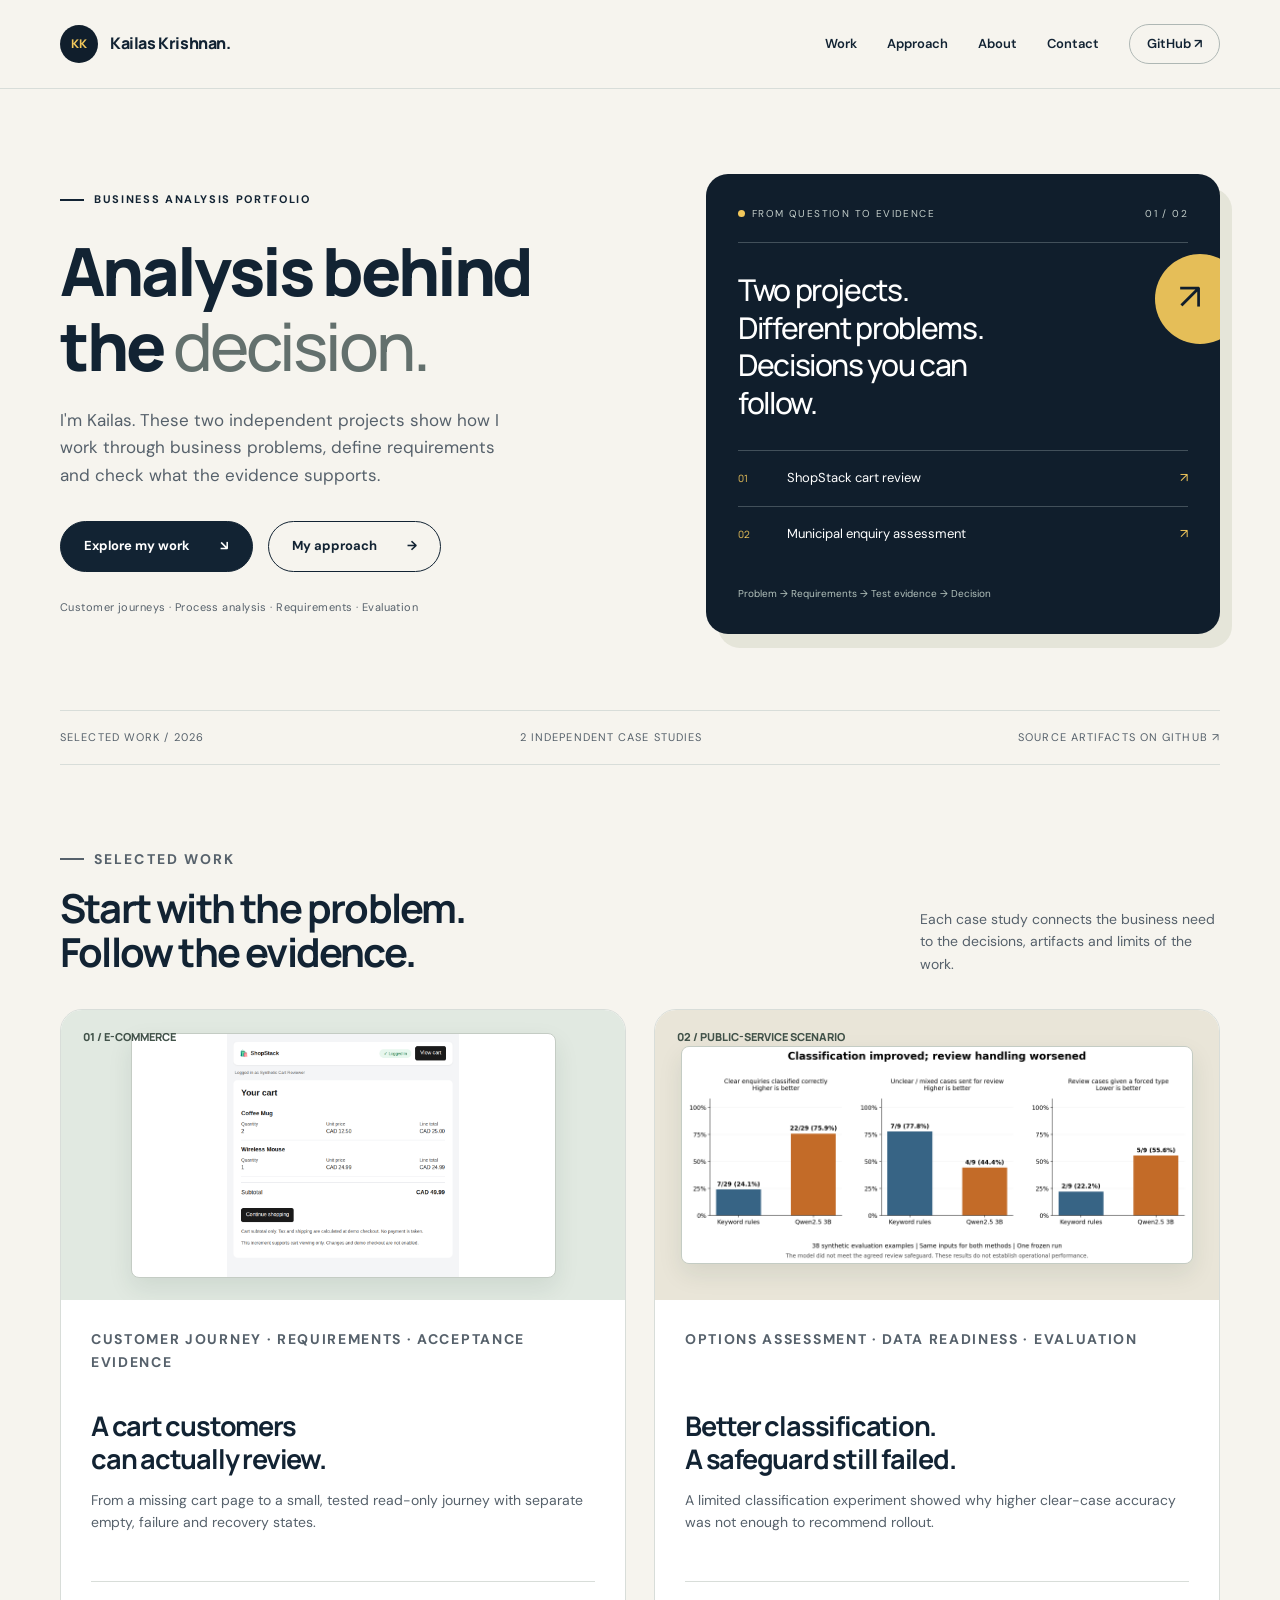
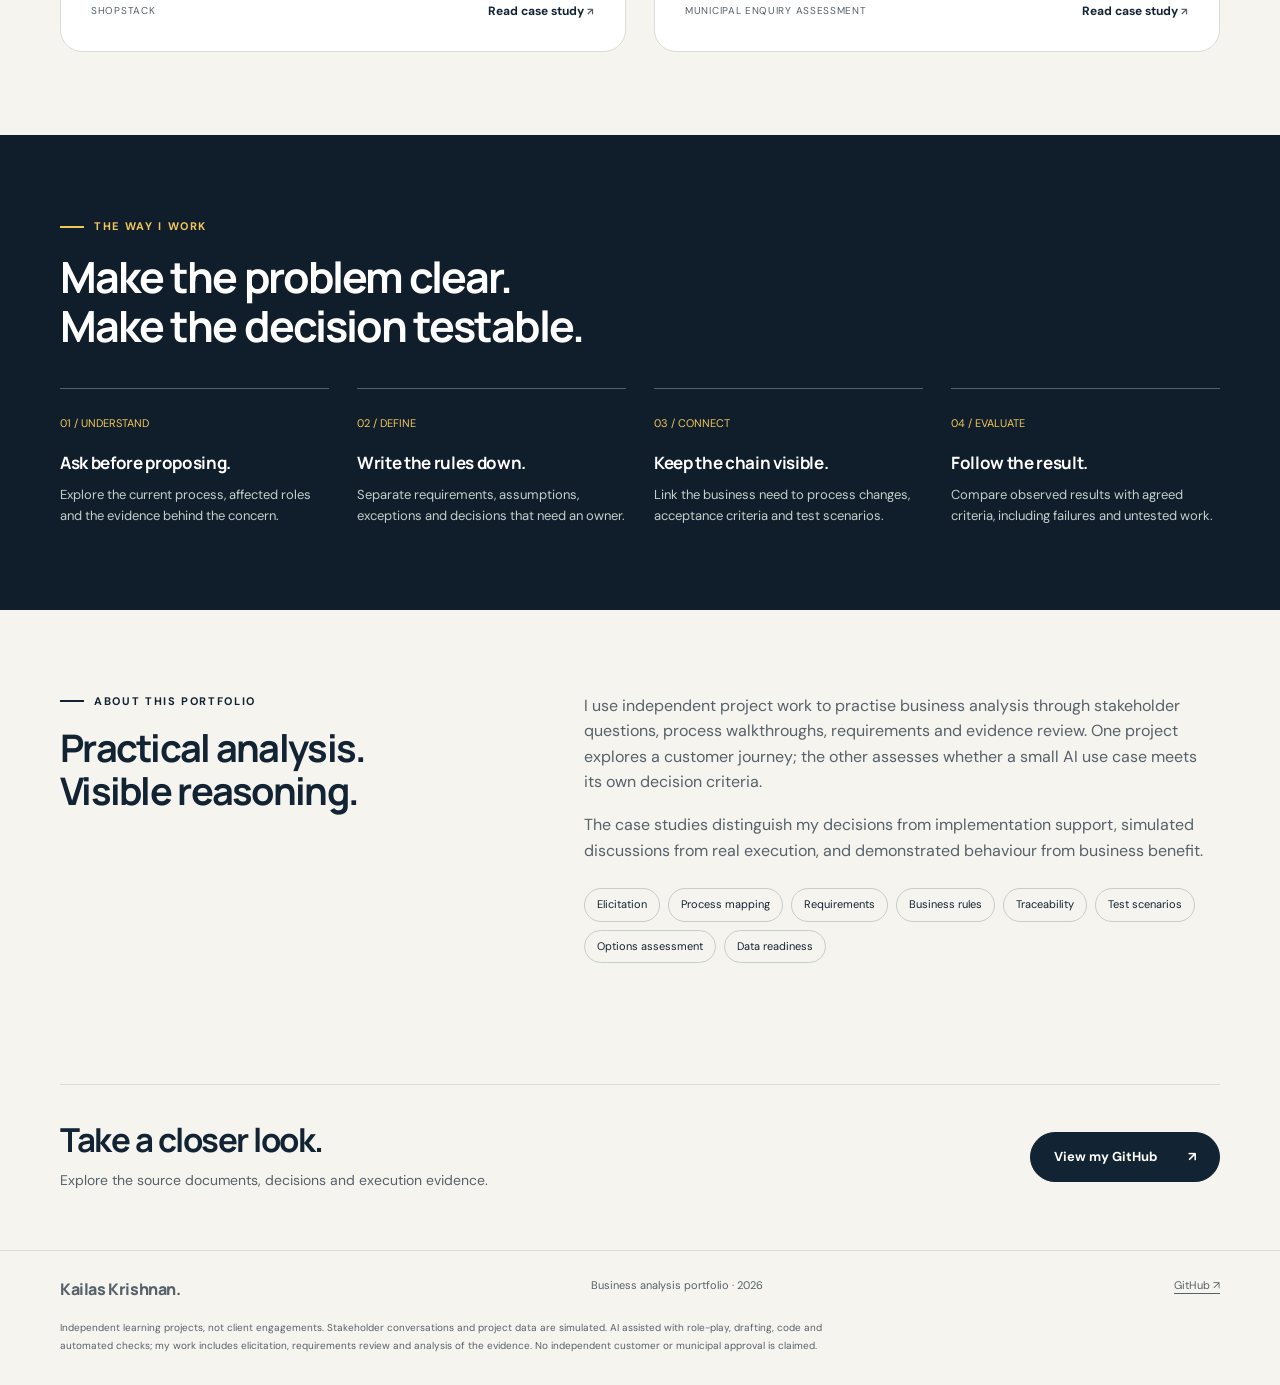
==== index.html @ 55eab87f "Publish combined business analysis portfolio and two case studies" ====
<!doctype html>
<html lang="en"><head><meta charset="utf-8"><meta name="viewport" content="width=device-width,initial-scale=1"><title>Business Analysis Portfolio | Kailas Krishnan</title><meta name="description" content="Business analysis case studies by Kailas Krishnan: ShopStack cart review and municipal enquiry AI assessment."><link rel="canonical" href="https://kkrishnan937.github.io/"><meta name="theme-color" content="#101e2c"><link rel="icon" href="assets/favicon.svg" type="image/svg+xml"><link rel="stylesheet" href="assets/style.css"><script src="assets/site.js" defer></script></head>
<body><a class="skip" href="#main">Skip to content</a><header class="site-header"><div class="wrap nav"><a class="brand" href="index.html" aria-label="Kailas Krishnan, home"><span class="brand-mark" aria-hidden="true">KK</span>Kailas Krishnan.</a><button class="menu-toggle" aria-expanded="false" aria-controls="primary-nav">Menu</button><nav class="nav-links" id="primary-nav" aria-label="Main navigation"><a href="#work">Work</a><a href="#approach">Approach</a><a href="#about">About</a><a href="#contact">Contact</a><a class="nav-gh" href="https://github.com/kkrishnan937">GitHub <span aria-hidden="true">↗</span></a></nav></div></header>
<main id="main"><div class="wrap"><section class="hero" aria-labelledby="hero-title"><div><p class="eyebrow">Business analysis portfolio</p><h1 id="hero-title">Analysis behind<br>the <span class="soft">decision.</span></h1><p class="hero-intro">I'm Kailas. These two independent projects show how I work through business problems, define requirements and check what the evidence supports.</p><div class="hero-actions"><a class="button primary" href="#work">Explore my work <span aria-hidden="true">↘</span></a><a class="button" href="#approach">My approach <span aria-hidden="true">→</span></a></div><p class="hero-note">Customer journeys · Process analysis · Requirements · Evaluation</p></div><aside class="hero-board" aria-label="Portfolio overview"><div class="board-top"><span><span class="board-dot"></span>From question to evidence</span><span>01 / 02</span></div><div class="board-tab" aria-hidden="true"></div><h2>Two projects.<br>Different problems.<br>Decisions you can follow.</h2><div class="board-line"><small>01</small><span>ShopStack cart review</span><span aria-hidden="true">↗</span></div><div class="board-line"><small>02</small><span>Municipal enquiry assessment</span><span aria-hidden="true">↗</span></div><p class="board-caption">Problem → Requirements → Test evidence → Decision</p></aside></section><div class="index-strip"><span>Selected work / 2026</span><span>2 independent case studies</span><span>Source artifacts on GitHub ↗</span></div></div>
<section class="section wrap" id="work"><div class="section-head"><div><p class="eyebrow">Selected work</p><h2>Start with the problem.<br>Follow the evidence.</h2></div><p>Each case study connects the business need to the decisions, artifacts and limits of the work.</p></div><div class="projects">
<article class="project-card"><a class="card-visual shop" href="shopstack.html" aria-label="Read the ShopStack case study"><span class="visual-index">01 / E-COMMERCE</span><img src="assets/shopstack-cart.png" alt="Actual ShopStack cart showing two mugs, one mouse and a CAD 49.99 subtotal" width="720" height="754" loading="lazy"></a><div class="card-body"><p class="card-kicker">Customer journey · Requirements · Acceptance evidence</p><h3><a href="shopstack.html">A cart customers<br>can actually review.</a></h3><p>From a missing cart page to a small, tested read-only journey with separate empty, failure and recovery states.</p><div class="card-bottom"><span>ShopStack</span><a href="shopstack.html">Read case study <span aria-hidden="true">↗</span></a></div></div></article>
<article class="project-card"><a class="card-visual municipal" href="municipal.html" aria-label="Read the municipal enquiry case study"><span class="visual-index">02 / PUBLIC-SERVICE SCENARIO</span><img src="assets/municipal-comparison.png" alt="Comparison chart: the local model improves clear-case classification but handles fewer review cases correctly" width="2080" height="880" loading="lazy"></a><div class="card-body"><p class="card-kicker">Options assessment · Data readiness · Evaluation</p><h3><a href="municipal.html">Better classification.<br>A safeguard still failed.</a></h3><p>A limited classification experiment showed why higher clear-case accuracy was not enough to recommend rollout.</p><div class="card-bottom"><span>Municipal enquiry assessment</span><a href="municipal.html">Read case study <span aria-hidden="true">↗</span></a></div></div></article>
</div></section>
<section class="section approach" id="approach"><div class="wrap"><p class="eyebrow">The way I work</p><h2>Make the problem clear.<br>Make the decision testable.</h2><div class="steps"><div class="step"><span class="number">01 / UNDERSTAND</span><h3>Ask before proposing.</h3><p>Explore the current process, affected roles and the evidence behind the concern.</p></div><div class="step"><span class="number">02 / DEFINE</span><h3>Write the rules down.</h3><p>Separate requirements, assumptions, exceptions and decisions that need an owner.</p></div><div class="step"><span class="number">03 / CONNECT</span><h3>Keep the chain visible.</h3><p>Link the business need to process changes, acceptance criteria and test scenarios.</p></div><div class="step"><span class="number">04 / EVALUATE</span><h3>Follow the result.</h3><p>Compare observed results with agreed criteria, including failures and untested work.</p></div></div></div></section>
<section class="section wrap about" id="about"><div><p class="eyebrow">About this portfolio</p><h2>Practical analysis.<br>Visible reasoning.</h2></div><div class="about-copy"><p>I use independent project work to practise business analysis through stakeholder questions, process walkthroughs, requirements and evidence review. One project explores a customer journey; the other assesses whether a small AI use case meets its own decision criteria.</p><p style="margin-top:17px">The case studies distinguish my decisions from implementation support, simulated discussions from real execution, and demonstrated behaviour from business benefit.</p><div class="tags" aria-label="Skills demonstrated"><span>Elicitation</span><span>Process mapping</span><span>Requirements</span><span>Business rules</span><span>Traceability</span><span>Test scenarios</span><span>Options assessment</span><span>Data readiness</span></div></div></section>
<section class="contact wrap" id="contact"><div class="contact-box"><div><h2>Take a closer look.</h2><p>Explore the source documents, decisions and execution evidence.</p></div><a class="button primary" href="https://github.com/kkrishnan937">View my GitHub <span aria-hidden="true">↗</span></a></div></section></main>
<footer class="footer"><div class="wrap"><div class="footer-row"><a class="brand" href="index.html">Kailas Krishnan.</a><span>Business analysis portfolio · 2026</span><a href="https://github.com/kkrishnan937">GitHub ↗</a></div><p class="disclosure">Independent learning projects, not client engagements. Stakeholder conversations and project data are simulated. AI assisted with role-play, drafting, code and automated checks; my work includes elicitation, requirements review and analysis of the evidence. No independent customer or municipal approval is claimed.</p></div></footer></body></html>
---- assets/style.css ----
@import url('https://fonts.googleapis.com/css2?family=DM+Sans:wght@400;500;600;700&family=Manrope:wght@400;500;600;700;800&display=swap');

:root{--ink:#122333;--navy:#101e2c;--paper:#f6f4ee;--white:#fff;--muted:#56616b;--line:#d8ddd9;--amber:#f1c75b;--green:#2e6752;--radius:22px;--max:1160px}
*{box-sizing:border-box}html{scroll-behavior:smooth;scroll-padding-top:100px}body{margin:0;background:var(--paper);color:var(--ink);font-family:'DM Sans',Arial,sans-serif;line-height:1.6}h1,h2,h3,h4,p{margin:0}h1,h2,h3{font-family:Manrope,Arial,sans-serif;line-height:1.12;letter-spacing:-.045em}a{color:inherit;text-underline-offset:4px}img{max-width:100%;height:auto;display:block}button{font:inherit}a,button{touch-action:manipulation}a:focus-visible,button:focus-visible,summary:focus-visible{outline:3px solid #b36b16;outline-offset:5px}::selection{background:var(--amber);color:var(--ink)}
.wrap{width:min(var(--max),calc(100% - 80px));margin:auto}.skip{position:fixed;top:-100px;left:20px;background:var(--amber);padding:12px;z-index:100}.skip:focus{top:10px}.site-header{position:sticky;top:0;z-index:20;background:rgba(246,244,238,.97);border-bottom:1px solid var(--line)}.nav{height:88px;display:flex;justify-content:space-between;align-items:center;gap:20px}.brand{display:flex;align-items:center;gap:12px;text-decoration:none;font-family:Manrope,sans-serif;font-weight:800;font-size:16px;letter-spacing:-.025em}.brand-mark{background:var(--navy);color:var(--amber);width:38px;height:38px;border-radius:50%;display:grid;place-items:center;font-size:12px;letter-spacing:0}.nav-links{display:flex;align-items:center;gap:30px;font-size:13px;font-weight:600}.nav-links>a{text-decoration:none}.nav-links>a:hover{color:var(--green)}.nav-links .nav-gh{border:1px solid #aeb7b4;border-radius:100px;padding:9px 17px}.menu-toggle{display:none;border:1px solid var(--line);background:transparent;border-radius:100px;padding:7px 14px;color:var(--ink)}
.eyebrow{text-transform:uppercase;letter-spacing:.15em;font-size:11px;font-weight:700;display:flex;align-items:center;gap:10px}.eyebrow:before{content:'';width:24px;height:2px;background:currentColor}.hero{padding:85px 0 76px;display:grid;grid-template-columns:1.13fr 1fr;gap:65px;align-items:center}.hero h1{font-size:clamp(48px,5.2vw,76px);margin:25px 0 24px;font-weight:800}.hero h1 .soft{font-weight:500;color:#63706d}.hero-intro{max-width:460px;font-size:17px;color:var(--muted)}.hero-actions{display:flex;flex-wrap:wrap;gap:15px;margin-top:32px}.button{display:inline-flex;align-items:center;justify-content:center;gap:30px;padding:14px 23px;border-radius:100px;text-decoration:none;font-size:13px;font-weight:700;border:1px solid var(--ink);transition:transform .2s,background .2s}.button:hover{transform:translateY(-2px)}.button.primary{background:var(--ink);color:#fff}.button.primary:hover{background:#254037}.button.light{background:var(--amber);border-color:var(--amber);color:var(--ink)}.text-link{font-size:13px;font-weight:600;display:inline-flex;align-items:center;gap:20px}.hero-note{margin-top:27px;font-size:11px;letter-spacing:.04em;color:var(--muted)}
.hero-board{position:relative;background:var(--navy);color:white;padding:32px;border-radius:var(--radius);min-height:419px;overflow:hidden;box-shadow:12px 14px 0 #e5e5d9}.board-top{display:flex;justify-content:space-between;align-items:center;font-size:10px;text-transform:uppercase;letter-spacing:.14em;color:#c2cdc9;border-bottom:1px solid #42505a;padding-bottom:20px}.board-dot{height:7px;width:7px;border-radius:100%;background:var(--amber);display:inline-block;margin-right:7px}.hero-board h2{font-size:30px;max-width:310px;margin:28px 0 29px;line-height:1.25;font-weight:500}.board-line{display:grid;grid-template-columns:34px 1fr auto;align-items:center;gap:15px;padding:17px 0;border-top:1px solid #42505a;font-size:13px}.board-line small{font-family:Manrope,sans-serif;font-size:10px;color:var(--amber)}.board-line span:last-child{color:var(--amber)}.board-caption{margin-top:24px;font-size:10px;color:#b3c2bc}.board-tab{position:absolute;right:-25px;top:80px;width:90px;height:90px;background:var(--amber);border-radius:100%;opacity:.95}.board-tab:after{content:'↗';color:var(--navy);font-size:36px;position:absolute;top:14px;left:24px}
.index-strip{border-top:1px solid var(--line);border-bottom:1px solid var(--line);display:flex;justify-content:space-between;gap:25px;padding:18px 0;font-size:11px;text-transform:uppercase;letter-spacing:.1em;color:var(--muted)}.section{padding:83px 0}.section-head{display:flex;justify-content:space-between;align-items:flex-end;gap:40px;margin-bottom:34px}.section-head h2{font-size:40px;margin-top:15px}.section-head p{max-width:300px;font-size:14px;color:var(--muted)}.projects{display:grid;grid-template-columns:1fr 1fr;gap:28px}.project-card{min-width:0;border:1px solid var(--line);border-radius:var(--radius);overflow:hidden;background:#fff}.card-visual{height:290px;position:relative;padding:32px;background:#e1e9e1;display:flex;align-items:center;justify-content:center;text-decoration:none;overflow:hidden}.card-visual img{border:1px solid #c4ccc4;border-radius:8px;box-shadow:0 10px 25px #17322818;transition:transform .3s}.card-visual:hover img{transform:translateY(-4px)}.card-visual.shop img{width:85%;max-height:245px;object-fit:contain;background:#fff}.card-visual.municipal{background:#e9e5d8;padding:26px}.card-visual.municipal img{width:100%;background:#fff}.visual-index{position:absolute;left:22px;top:18px;font-family:Manrope,sans-serif;font-size:11px;font-weight:800;color:#415249}.card-body{padding:28px 30px 30px}.card-kicker{font-size:10px;text-transform:uppercase;letter-spacing:.12em;color:var(--muted);font-weight:700}.card-body h3{font-size:27px;line-height:1.23;margin:13px 0}.card-body h3 a{text-decoration:none}.card-body p{color:var(--muted);font-size:14px;min-height:68px}.card-bottom{border-top:1px solid var(--line);padding-top:20px;margin-top:24px;display:flex;justify-content:space-between;align-items:center;gap:16px}.card-bottom span{font-size:10px;color:var(--muted);text-transform:uppercase;letter-spacing:.07em}.card-bottom a{font-size:12px;font-weight:700;text-decoration:none}
.approach{background:var(--navy);color:#fff}.approach .eyebrow{color:var(--amber)}.approach h2{font-size:43px;max-width:600px;margin:18px 0 38px}.steps{display:grid;grid-template-columns:repeat(4,1fr);gap:28px}.step{border-top:1px solid #53616a;padding-top:20px}.step .number{color:var(--amber);font-size:11px}.step h3{font-size:17px;letter-spacing:-.02em;line-height:1.4;margin:17px 0 10px}.step p{font-size:13px;color:#c4cfca}.about{display:grid;grid-template-columns:.8fr 1.2fr;gap:100px}.about h2{font-size:38px;margin-top:16px}.about-copy p{font-size:16px;color:var(--muted);max-width:620px}.tags{display:flex;flex-wrap:wrap;gap:8px;margin-top:25px}.tags span{padding:7px 12px;border:1px solid #c5ceca;border-radius:100px;font-size:11px}.contact{padding:38px 0 58px}.contact-box{border-top:1px solid var(--line);padding-top:37px;display:flex;justify-content:space-between;align-items:center;gap:30px}.contact-box h2{font-size:33px;margin-bottom:10px}.contact-box p{font-size:14px;color:var(--muted)}.footer{border-top:1px solid var(--line);padding:26px 0 30px}.footer-row{display:flex;justify-content:space-between;gap:30px;font-size:11px;color:var(--muted)}.disclosure{font-size:10px;line-height:1.8;color:var(--muted);max-width:800px;margin-top:17px}
.case-hero{padding:52px 0 58px}.back{font-size:12px;text-decoration:none;color:var(--muted);display:inline-block;margin-bottom:42px}.case-heading{max-width:870px}.case-heading h1{font-size:clamp(38px,4.6vw,63px);margin:18px 0 24px}.case-heading>p{font-size:18px;color:var(--muted);max-width:780px}.case-meta{display:grid;grid-template-columns:repeat(3,1fr);gap:25px;margin-top:35px;border-top:1px solid var(--line);padding-top:21px}.case-meta dt{font-size:10px;text-transform:uppercase;letter-spacing:.1em;color:var(--muted);margin-bottom:7px}.case-meta dd{font-size:13px;margin:0}.case-visual{background:#e3e9e1;border-radius:20px;padding:40px}.case-visual img{max-height:570px;margin:auto;object-fit:contain;background:white;border-radius:8px}.case-visual.chart{background:#e9e5d8}.caption{font-size:11px;color:var(--muted);margin-top:13px}.case-body{display:grid;grid-template-columns:190px 1fr;gap:70px;padding:65px 0}.case-nav{position:sticky;top:115px;align-self:start;display:grid;gap:14px;font-size:12px}.case-nav a{text-decoration:none;color:var(--muted)}.case-nav a:hover{color:var(--ink)}.case-content{min-width:0}.case-section{padding-bottom:48px;margin-bottom:40px;border-bottom:1px solid var(--line)}.case-section:last-child{margin-bottom:0}.case-section h2{font-size:29px;margin-bottom:20px}.case-section p{font-size:15px;color:var(--muted);margin-bottom:17px}.case-section p:last-child{margin-bottom:0}.case-section ul{padding-left:20px;color:var(--muted);font-size:14px}.case-section li+li{margin-top:10px}.decision{border-left:3px solid var(--green);background:#eaf0e7;padding:24px 27px;margin:22px 0}.decision h3{font-size:17px;letter-spacing:-.02em;margin-bottom:10px}.decision p{font-size:14px}.metric-grid{display:grid;grid-template-columns:repeat(3,1fr);gap:15px;margin:25px 0}.metric{border:1px solid var(--line);border-radius:12px;padding:18px}.metric strong{display:block;font:800 31px/1.3 Manrope,sans-serif;letter-spacing:-.04em}.metric span{font-size:11px;color:var(--muted);display:block;margin-top:5px}.evidence-links{display:grid;grid-template-columns:1fr 1fr;gap:12px}.evidence-link{border:1px solid var(--line);border-radius:10px;padding:17px;text-decoration:none;font-size:13px;display:flex;justify-content:space-between;gap:15px;align-items:center;background:#fff}.evidence-link:hover{border-color:var(--green)}.data-table{width:100%;border-collapse:collapse;font-size:13px;margin:24px 0}.table-scroll{overflow-x:auto}.data-table th,.data-table td{text-align:left;padding:13px 10px;border-bottom:1px solid var(--line)}.data-table th{font-size:11px;color:var(--muted)}.next-project{display:flex;justify-content:space-between;align-items:center;gap:20px;padding:25px 0 60px}.next-project span{color:var(--muted);font-size:11px}.next-project a{font-family:Manrope,sans-serif;font-size:20px;font-weight:700;text-decoration:none}.case-note{padding:15px 20px;background:#ece9df;border-radius:10px;font-size:12px!important}
@media(min-width:1440px){.hero{padding-top:100px;padding-bottom:95px}}
@media(max-width:980px){.wrap{width:calc(100% - 48px)}.hero{gap:32px;padding:62px 0}.hero h1{font-size:55px}.hero-board{padding:26px;min-height:400px}.hero-board h2{font-size:25px}.card-visual{height:230px;padding:25px}.card-body{padding:24px}.steps{gap:18px}.about{gap:45px}.case-body{gap:35px;grid-template-columns:140px 1fr}.case-visual{padding:25px}}
@media(max-width:720px){.wrap{width:calc(100% - 36px)}.nav{height:72px}.brand{font-size:14px}.brand-mark{width:32px;height:32px}.menu-toggle{display:block;font-size:12px}.nav-links{display:none;position:absolute;left:0;right:0;top:72px;padding:24px 22px;background:var(--paper);border-bottom:1px solid var(--line);flex-direction:column;align-items:flex-start;gap:20px}.nav-links.is-open{display:flex}.hero{grid-template-columns:1fr;padding:48px 0;gap:42px}.hero h1{font-size:clamp(45px,11vw,64px);margin-top:20px}.hero-intro{font-size:15px}.hero-board{min-height:380px;box-shadow:7px 8px 0 #e5e5d9;margin-right:7px}.hero-board h2{font-size:30px}.index-strip{flex-wrap:wrap;gap:8px 25px;font-size:9px}.section{padding:56px 0}.section-head{display:block}.section-head h2{font-size:33px}.section-head p{margin-top:18px;max-width:420px}.projects{grid-template-columns:1fr;gap:24px}.card-visual{height:260px}.card-body p{min-height:0}.approach h2{font-size:34px}.steps{grid-template-columns:1fr 1fr;gap:28px}.step h3{font-size:16px}.about{grid-template-columns:1fr;gap:25px}.about h2{font-size:33px}.about-copy p{font-size:15px}.contact-box{display:block}.contact-box .button{margin-top:23px}.contact-box h2{font-size:28px}.footer-row{display:block}.footer-row span{display:block;margin-top:6px}.case-hero{padding:30px 0 35px}.back{margin-bottom:30px}.case-heading h1{font-size:40px}.case-heading>p{font-size:16px}.case-meta{gap:17px;grid-template-columns:1fr}.case-meta>div{display:grid;grid-template-columns:85px 1fr}.case-meta dt{margin:2px 0}.case-visual{padding:15px;border-radius:13px}.case-body{display:block;padding-top:35px}.case-nav{display:flex;position:static;overflow-x:auto;white-space:nowrap;gap:22px;padding-bottom:20px;margin-bottom:30px;border-bottom:1px solid var(--line)}.case-section h2{font-size:26px}.case-section{padding-bottom:30px;margin-bottom:30px}.metric-grid{gap:8px}.metric{padding:13px 10px}.metric strong{font-size:25px}.metric span{font-size:10px}.evidence-links{grid-template-columns:1fr}.next-project a{font-size:17px}.data-table{font-size:12px}.data-table th,.data-table td{padding:11px 8px}}
@media(prefers-reduced-motion:reduce){html{scroll-behavior:auto}*,*:before,*:after{transition:none!important;animation:none!important}}
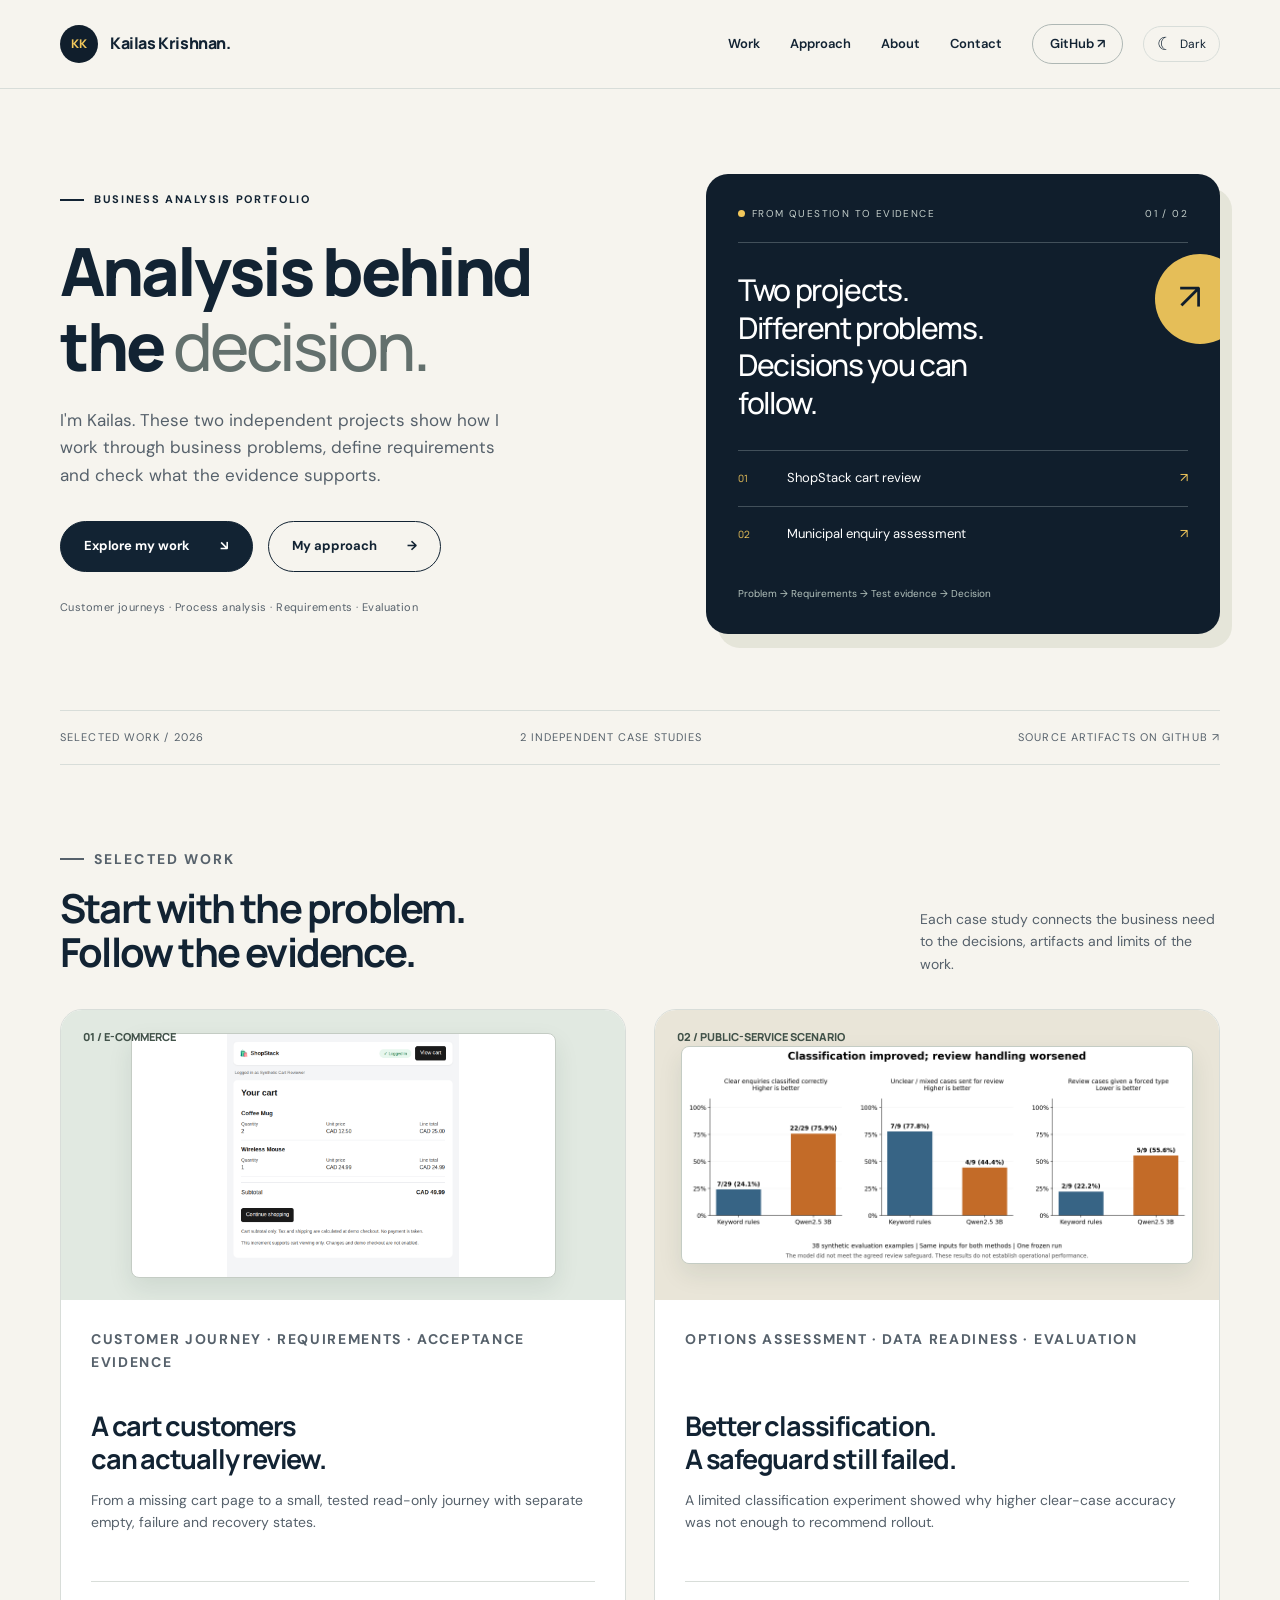
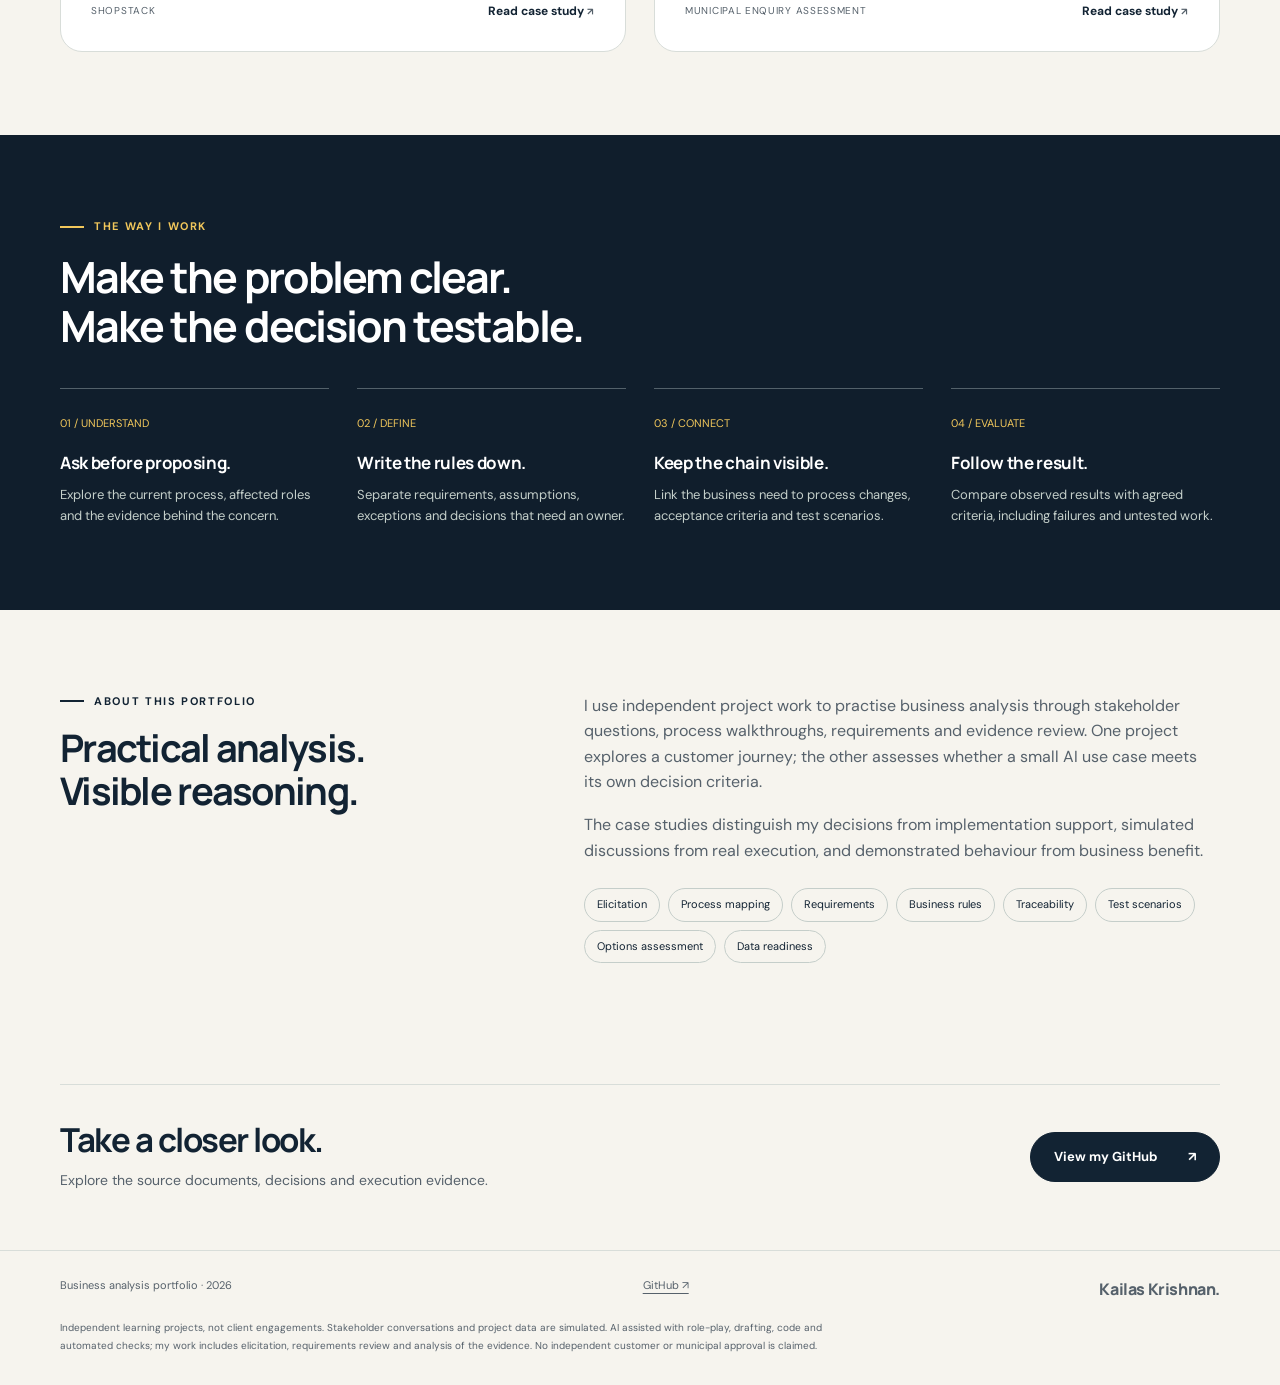
==== commit 24b324af: "Add persistent light and dark mode toggle across portfolio" ====
--- a/index.html
+++ b/index.html
@@ -1,6 +1,6 @@
 <!doctype html>
-<html lang="en"><head><meta charset="utf-8"><meta name="viewport" content="width=device-width,initial-scale=1"><title>Business Analysis Portfolio | Kailas Krishnan</title><meta name="description" content="Business analysis case studies by Kailas Krishnan: ShopStack cart review and municipal enquiry AI assessment."><link rel="canonical" href="https://kkrishnan937.github.io/"><meta name="theme-color" content="#101e2c"><link rel="icon" href="assets/favicon.svg" type="image/svg+xml"><link rel="stylesheet" href="assets/style.css"><script src="assets/site.js" defer></script></head>
-<body><a class="skip" href="#main">Skip to content</a><header class="site-header"><div class="wrap nav"><a class="brand" href="index.html" aria-label="Kailas Krishnan, home"><span class="brand-mark" aria-hidden="true">KK</span>Kailas Krishnan.</a><button class="menu-toggle" aria-expanded="false" aria-controls="primary-nav">Menu</button><nav class="nav-links" id="primary-nav" aria-label="Main navigation"><a href="#work">Work</a><a href="#approach">Approach</a><a href="#about">About</a><a href="#contact">Contact</a><a class="nav-gh" href="https://github.com/kkrishnan937">GitHub <span aria-hidden="true">↗</span></a></nav></div></header>
+<html lang="en"><head><meta charset="utf-8"><meta name="viewport" content="width=device-width,initial-scale=1"><title>Business Analysis Portfolio | Kailas Krishnan</title><meta name="description" content="Business analysis case studies by Kailas Krishnan: ShopStack cart review and municipal enquiry AI assessment."><link rel="canonical" href="https://kkrishnan937.github.io/"><meta name="theme-color" content="#101e2c"><link rel="icon" href="assets/favicon.svg" type="image/svg+xml"><script>try{document.documentElement.dataset.theme=localStorage.getItem('portfolio-theme')==='dark'?'dark':'light'}catch{document.documentElement.dataset.theme='light'}</script><link rel="stylesheet" href="assets/style.css"><script src="assets/site.js" defer></script></head>
+<body><a class="skip" href="#main">Skip to content</a><header class="site-header"><div class="wrap nav"><a class="brand" href="index.html" aria-label="Kailas Krishnan, home"><span class="brand-mark" aria-hidden="true">KK</span>Kailas Krishnan.</a><button class="theme-toggle" type="button" aria-label="Switch to dark mode" aria-pressed="false"><span aria-hidden="true">☾</span> <span class="theme-label">Dark</span></button><button class="menu-toggle" aria-expanded="false" aria-controls="primary-nav">Menu</button><nav class="nav-links" id="primary-nav" aria-label="Main navigation"><a href="#work">Work</a><a href="#approach">Approach</a><a href="#about">About</a><a href="#contact">Contact</a><a class="nav-gh" href="https://github.com/kkrishnan937">GitHub <span aria-hidden="true">↗</span></a></nav></div></header>
 <main id="main"><div class="wrap"><section class="hero" aria-labelledby="hero-title"><div><p class="eyebrow">Business analysis portfolio</p><h1 id="hero-title">Analysis behind<br>the <span class="soft">decision.</span></h1><p class="hero-intro">I'm Kailas. These two independent projects show how I work through business problems, define requirements and check what the evidence supports.</p><div class="hero-actions"><a class="button primary" href="#work">Explore my work <span aria-hidden="true">↘</span></a><a class="button" href="#approach">My approach <span aria-hidden="true">→</span></a></div><p class="hero-note">Customer journeys · Process analysis · Requirements · Evaluation</p></div><aside class="hero-board" aria-label="Portfolio overview"><div class="board-top"><span><span class="board-dot"></span>From question to evidence</span><span>01 / 02</span></div><div class="board-tab" aria-hidden="true"></div><h2>Two projects.<br>Different problems.<br>Decisions you can follow.</h2><div class="board-line"><small>01</small><span>ShopStack cart review</span><span aria-hidden="true">↗</span></div><div class="board-line"><small>02</small><span>Municipal enquiry assessment</span><span aria-hidden="true">↗</span></div><p class="board-caption">Problem → Requirements → Test evidence → Decision</p></aside></section><div class="index-strip"><span>Selected work / 2026</span><span>2 independent case studies</span><span>Source artifacts on GitHub ↗</span></div></div>
 <section class="section wrap" id="work"><div class="section-head"><div><p class="eyebrow">Selected work</p><h2>Start with the problem.<br>Follow the evidence.</h2></div><p>Each case study connects the business need to the decisions, artifacts and limits of the work.</p></div><div class="projects">
 <article class="project-card"><a class="card-visual shop" href="shopstack.html" aria-label="Read the ShopStack case study"><span class="visual-index">01 / E-COMMERCE</span><img src="assets/shopstack-cart.png" alt="Actual ShopStack cart showing two mugs, one mouse and a CAD 49.99 subtotal" width="720" height="754" loading="lazy"></a><div class="card-body"><p class="card-kicker">Customer journey · Requirements · Acceptance evidence</p><h3><a href="shopstack.html">A cart customers<br>can actually review.</a></h3><p>From a missing cart page to a small, tested read-only journey with separate empty, failure and recovery states.</p><div class="card-bottom"><span>ShopStack</span><a href="shopstack.html">Read case study <span aria-hidden="true">↗</span></a></div></div></article>
--- a/assets/style.css
+++ b/assets/style.css
@@ -12,3 +12,23 @@
 @media(max-width:980px){.wrap{width:calc(100% - 48px)}.hero{gap:32px;padding:62px 0}.hero h1{font-size:55px}.hero-board{padding:26px;min-height:400px}.hero-board h2{font-size:25px}.card-visual{height:230px;padding:25px}.card-body{padding:24px}.steps{gap:18px}.about{gap:45px}.case-body{gap:35px;grid-template-columns:140px 1fr}.case-visual{padding:25px}}
 @media(max-width:720px){.wrap{width:calc(100% - 36px)}.nav{height:72px}.brand{font-size:14px}.brand-mark{width:32px;height:32px}.menu-toggle{display:block;font-size:12px}.nav-links{display:none;position:absolute;left:0;right:0;top:72px;padding:24px 22px;background:var(--paper);border-bottom:1px solid var(--line);flex-direction:column;align-items:flex-start;gap:20px}.nav-links.is-open{display:flex}.hero{grid-template-columns:1fr;padding:48px 0;gap:42px}.hero h1{font-size:clamp(45px,11vw,64px);margin-top:20px}.hero-intro{font-size:15px}.hero-board{min-height:380px;box-shadow:7px 8px 0 #e5e5d9;margin-right:7px}.hero-board h2{font-size:30px}.index-strip{flex-wrap:wrap;gap:8px 25px;font-size:9px}.section{padding:56px 0}.section-head{display:block}.section-head h2{font-size:33px}.section-head p{margin-top:18px;max-width:420px}.projects{grid-template-columns:1fr;gap:24px}.card-visual{height:260px}.card-body p{min-height:0}.approach h2{font-size:34px}.steps{grid-template-columns:1fr 1fr;gap:28px}.step h3{font-size:16px}.about{grid-template-columns:1fr;gap:25px}.about h2{font-size:33px}.about-copy p{font-size:15px}.contact-box{display:block}.contact-box .button{margin-top:23px}.contact-box h2{font-size:28px}.footer-row{display:block}.footer-row span{display:block;margin-top:6px}.case-hero{padding:30px 0 35px}.back{margin-bottom:30px}.case-heading h1{font-size:40px}.case-heading>p{font-size:16px}.case-meta{gap:17px;grid-template-columns:1fr}.case-meta>div{display:grid;grid-template-columns:85px 1fr}.case-meta dt{margin:2px 0}.case-visual{padding:15px;border-radius:13px}.case-body{display:block;padding-top:35px}.case-nav{display:flex;position:static;overflow-x:auto;white-space:nowrap;gap:22px;padding-bottom:20px;margin-bottom:30px;border-bottom:1px solid var(--line)}.case-section h2{font-size:26px}.case-section{padding-bottom:30px;margin-bottom:30px}.metric-grid{gap:8px}.metric{padding:13px 10px}.metric strong{font-size:25px}.metric span{font-size:10px}.evidence-links{grid-template-columns:1fr}.next-project a{font-size:17px}.data-table{font-size:12px}.data-table th,.data-table td{padding:11px 8px}}
 @media(prefers-reduced-motion:reduce){html{scroll-behavior:auto}*,*:before,*:after{transition:none!important;animation:none!important}}
+
+/* Theme control stays visible when the mobile navigation is collapsed. */
+.brand{order:1}.nav-links{order:2;margin-left:auto}.menu-toggle{order:4}
+.theme-toggle{order:3;flex-shrink:0;display:inline-flex;align-items:center;gap:7px;padding:8px 13px;border:1px solid var(--line);border-radius:100px;background:transparent;color:var(--ink);cursor:pointer;font-size:12px;line-height:1.5}
+.theme-toggle [aria-hidden]{font-size:18px;line-height:1}.theme-toggle:hover{border-color:var(--ink)}
+html[data-theme="dark"]{color-scheme:dark;--ink:#e7ece8;--paper:#101820;--white:#17232c;--muted:#aab7b4;--line:#35434b;--green:#9ccba9}
+html[data-theme="dark"] .site-header{background:rgba(16,24,32,.97)}
+html[data-theme="dark"] .hero h1 .soft{color:#b4c0bb}
+html[data-theme="dark"] .button.primary{background:var(--amber);color:#101e2c;border-color:var(--amber)}
+html[data-theme="dark"] .button.primary:hover{background:#ffda79}
+html[data-theme="dark"] .hero-board{background:#182a37;box-shadow:12px 14px 0 #0a1117}
+html[data-theme="dark"] .brand-mark{border:1px solid #43535d}
+html[data-theme="dark"] .project-card,html[data-theme="dark"] .evidence-link{background:#17232c}
+html[data-theme="dark"] .card-visual,html[data-theme="dark"] .case-visual{background:#25342f}
+html[data-theme="dark"] .card-visual.municipal,html[data-theme="dark"] .case-visual.chart{background:#34362b}
+html[data-theme="dark"] .visual-index{color:#d2ded4}
+html[data-theme="dark"] .decision{background:#21372f}
+html[data-theme="dark"] .case-note{background:#2d332e}
+html[data-theme="dark"] a:focus-visible,html[data-theme="dark"] button:focus-visible{outline-color:var(--amber)}
+@media(max-width:720px){.nav{gap:10px}.theme-toggle{order:2;margin-left:auto;padding:7px 10px}.menu-toggle{order:3}.nav-links{order:4}.brand{gap:8px}html[data-theme="dark"] .hero-board{box-shadow:7px 8px 0 #0a1117}}
